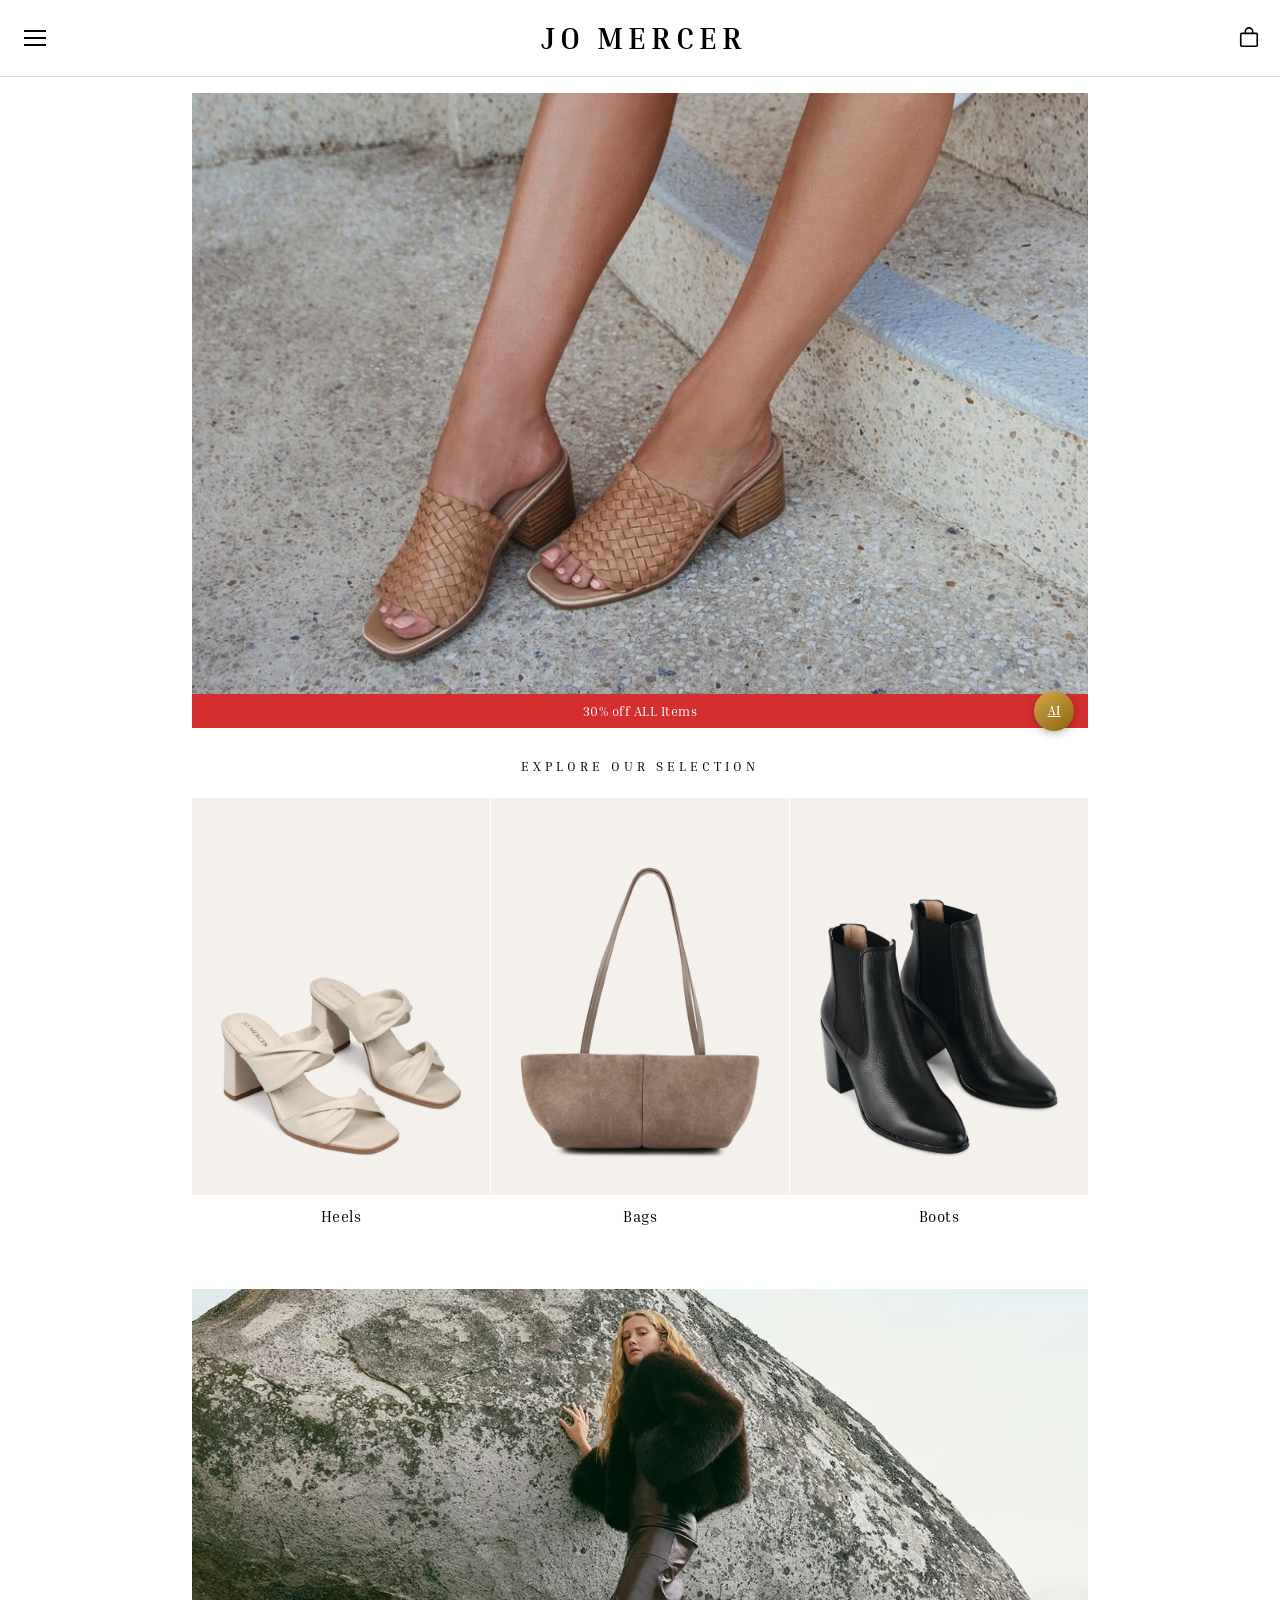
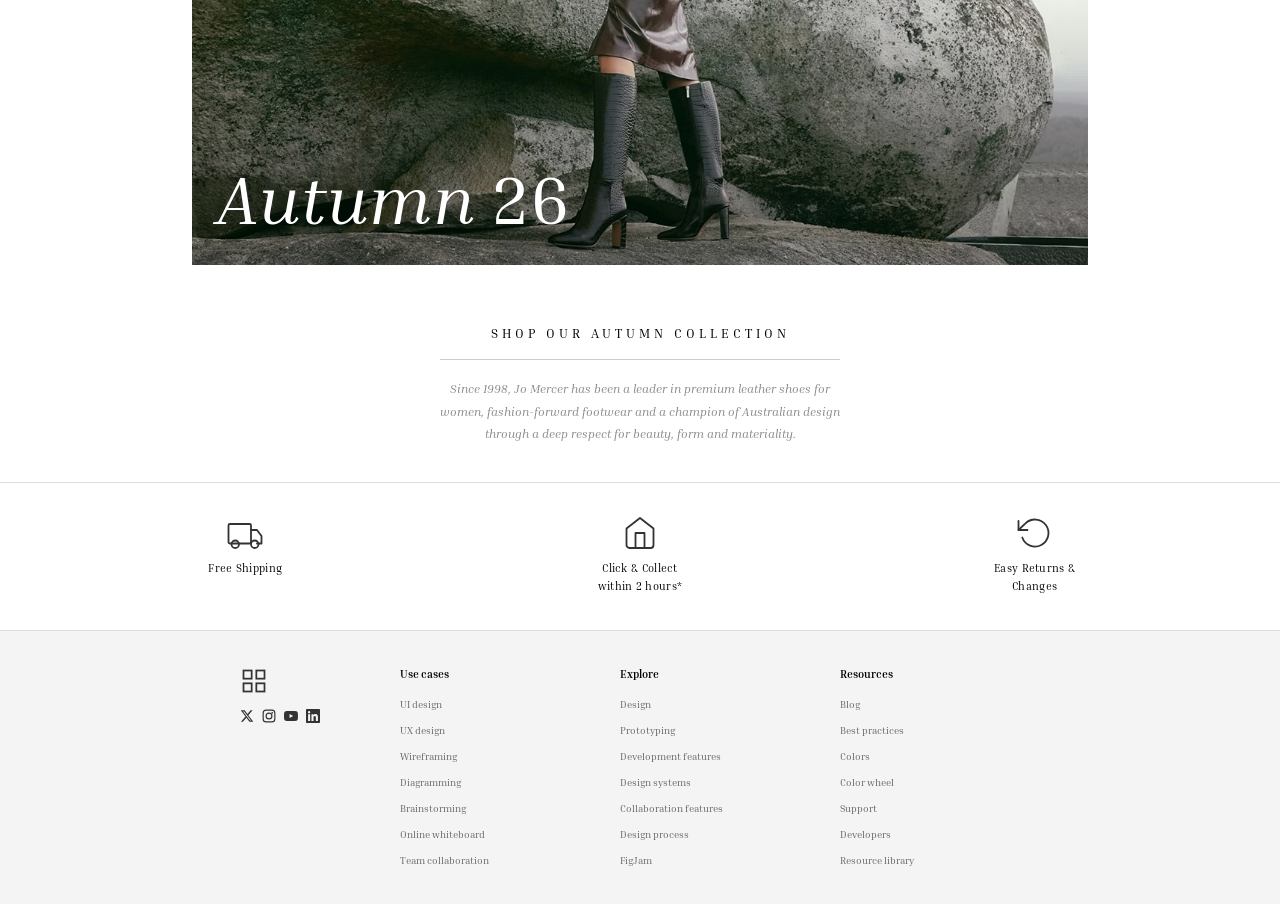
==== index.html @ d5ce5f67 "moving files into new repo" ====
<!DOCTYPE html>
<html lang="en">
<head>
  <meta charset="UTF-8">
  <meta name="viewport" content="width=device-width, initial-scale=1.0">
  <title>Jo Mercer</title>
  <link href="https://fonts.googleapis.com/css2?family=Inria+Serif:ital,wght@0,400;0,700;1,400;1,700&display=swap" rel="stylesheet">
  <link rel="stylesheet" href="style.css">
</head>
<body>

<!-- header -->
  <header>
    <button id="menuBtn">
      <svg width="22" height="16" viewBox="0 0 22 16" fill="none">
        <line y1="1" x2="22" y2="1" stroke="black" stroke-width="2"/>
        <line y1="8" x2="22" y2="8" stroke="black" stroke-width="2"/>
        <line y1="15" x2="22" y2="15" stroke="black" stroke-width="2"/>
      </svg>
    </button>
    <h1>
      <img src="images/au-flag.png" alt="" class="flag-icon" onerror="this.style.display='none'">
      JO MERCER
      <img src="images/au-flag.png" alt="" class="flag-icon" onerror="this.style.display='none'">
    </h1>
    <a href="cart.html" class="cart-link">
      <svg width="22" height="22" viewBox="0 0 24 24" fill="none" stroke="black" stroke-width="1.8" stroke-linecap="round" stroke-linejoin="round">
        <rect x="3" y="7" width="18" height="14" rx="1"/>
        <path d="M8 7V5a4 4 0 0 1 8 0v2"/>
      </svg>
    </a>
  </header>

  <!-- menu-->
  <nav id="fullMenu" class="full-menu">
    <div class="menu-inner">
      <div class="menu-search">
        <svg width="20" height="20" viewBox="0 0 24 24" fill="none" stroke="#999" stroke-width="2" stroke-linecap="round" stroke-linejoin="round">
          <circle cx="11" cy="11" r="8"/><line x1="21" y1="21" x2="16.65" y2="16.65"/>
        </svg>
        <input type="text" placeholder="" class="search-input">
      </div>
      <div class="menu-categories">
        <a href="boots.html" class="menu-cat-item">
          <div class="menu-cat-img"><img src="images/cat-boots.jpeg" alt="Boots"></div>
          <span class="menu-cat-label">BOOTS</span>
        </a>
        <a href="heels.html" class="menu-cat-item">
          <div class="menu-cat-img"><img src="images/cat-heels.jpeg" alt="Heels"></div>
          <span class="menu-cat-label">HEELS</span>
        </a>
        <a href="bags.html" class="menu-cat-item">
          <div class="menu-cat-img"><img src="images/cat-bags.jpeg" alt="Bags"></div>
          <span class="menu-cat-label">BAGS</span>
        </a>
      </div>
      <button id="closeBtn" class="menu-back">
        <svg width="20" height="20" viewBox="0 0 24 24" fill="none" stroke="#333" stroke-width="2" stroke-linecap="round" stroke-linejoin="round">
          <line x1="19" y1="12" x2="5" y2="12"/><polyline points="12 19 5 12 12 5"/>
        </svg>
      </button>
    </div>
  </nav>

  <section class="hero">
    <img src="images/hero.jpg" alt="Jo Mercer Collection">
  </section>

  <div class="sale-banner">
    <span>30% off ALL Items</span>
    <a href="ai.html" class="ai-badge">AI</a>
  </div>

  <h2 class="section-heading">Explore Our Selection</h2>

  <div class="categories">
    <a href="heels.html" class="category-card">
      <div class="category-img-wrap">
        <img src="images/cat-heels.jpeg" alt="Heels">
      </div>
      <p class="category-label">Heels</p>
    </a>
    <a href="bags.html" class="category-card">
      <div class="category-img-wrap">
        <img src="images/cat-bags.jpeg" alt="Bags">
      </div>
      <p class="category-label">Bags</p>
    </a>
    <a href="boots.html" class="category-card">
      <div class="category-img-wrap">
        <img src="images/cat-boots.jpeg" alt="Boots">
      </div>
      <p class="category-label">Boots</p>
    </a>
  </div>

  <section class="autumn-feature">
    <img src="images/autumn.jpeg" alt="Autumn 26 Collection">
    <div class="autumn-overlay">
      <span class="autumn-text"><em>Autumn</em> 26</span>
    </div>
  </section>

  <section class="description">
    <h3 class="description-heading">Shop Our Autumn Collection</h3>
    <hr class="description-rule">
    <p class="description-text">
      Since 1998, Jo Mercer has been a leader in premium leather shoes
      for women, fashion-forward footwear and a champion of Australian
      design through a deep respect for beauty, form and materiality.
    </p>
  </section>

  <section class="services">
    <div class="service-item">
      <svg class="service-icon" width="36" height="36" viewBox="0 0 24 24" fill="none" stroke="currentColor" stroke-width="1.2" stroke-linecap="round" stroke-linejoin="round">
        <rect x="1" y="6" width="15" height="13" rx="1"/><path d="M16 10h4l3 4v5h-3"/>
        <circle cx="5.5" cy="19.5" r="2.5"/><circle cx="18.5" cy="19.5" r="2.5"/>
      </svg>
      <p class="service-label">Free Shipping</p>
    </div>
    <div class="service-item">
      <svg class="service-icon" width="36" height="36" viewBox="0 0 24 24" fill="none" stroke="currentColor" stroke-width="1.2" stroke-linecap="round" stroke-linejoin="round">
        <path d="M3 9l9-7 9 7v11a2 2 0 0 1-2 2H5a2 2 0 0 1-2-2z"/>
        <polyline points="9 22 9 12 15 12 15 22"/>
      </svg>
      <p class="service-label">Click &amp; Collect<br>within 2 hours*</p>
    </div>
    <div class="service-item">
      <svg class="service-icon" width="36" height="36" viewBox="0 0 24 24" fill="none" stroke="currentColor" stroke-width="1.2" stroke-linecap="round" stroke-linejoin="round">
        <polyline points="1 4 1 10 7 10"/>
        <path d="M3.51 15a9 9 0 1 0 2.13-9.36L1 10"/>
      </svg>
      <p class="service-label">Easy Returns &amp;<br>Changes</p>
    </div>
  </section>

  <!-- foorter content-->

  <footer>
    <div class="footer-content">
      <div class="footer-col footer-brand">
        <div class="footer-logo">
          <svg width="28" height="28" viewBox="0 0 24 24" fill="none" stroke="#333" stroke-width="1.5">
            <rect x="3" y="3" width="7" height="7"/><rect x="14" y="3" width="7" height="7"/>
            <rect x="3" y="14" width="7" height="7"/><rect x="14" y="14" width="7" height="7"/>
          </svg>
        </div>
        <div class="footer-socials">
          <a href="#"><svg width="14" height="14" viewBox="0 0 24 24" fill="#333"><path d="M18.244 2.25h3.308l-7.227 8.26 8.502 11.24H16.17l-5.214-6.817L4.99 21.75H1.68l7.73-8.835L1.254 2.25H8.08l4.713 6.231zm-1.161 17.52h1.833L7.084 4.126H5.117z"/></svg></a>
          <a href="#"><svg width="14" height="14" viewBox="0 0 24 24" fill="none" stroke="#333" stroke-width="2"><rect x="2" y="2" width="20" height="20" rx="5"/><circle cx="12" cy="12" r="5"/><circle cx="17.5" cy="6.5" r="1.5" fill="#333" stroke="none"/></svg></a>
          <a href="#"><svg width="14" height="14" viewBox="0 0 24 24" fill="#333"><path d="M23.498 6.186a3.016 3.016 0 0 0-2.122-2.136C19.505 3.545 12 3.545 12 3.545s-7.505 0-9.377.505A3.017 3.017 0 0 0 .502 6.186C0 8.07 0 12 0 12s0 3.93.502 5.814a3.016 3.016 0 0 0 2.122 2.136c1.871.505 9.376.505 9.376.505s7.505 0 9.377-.505a3.015 3.015 0 0 0 2.122-2.136C24 15.93 24 12 24 12s0-3.93-.502-5.814zM9.545 15.568V8.432L15.818 12z"/></svg></a>
          <a href="#"><svg width="14" height="14" viewBox="0 0 24 24" fill="#333"><path d="M20.447 20.452h-3.554v-5.569c0-1.328-.027-3.037-1.852-3.037-1.853 0-2.136 1.445-2.136 2.939v5.667H9.351V9h3.414v1.561h.046c.477-.9 1.637-1.85 3.37-1.85 3.601 0 4.267 2.37 4.267 5.455v6.286zM5.337 7.433a2.062 2.062 0 0 1-2.063-2.065 2.064 2.064 0 1 1 2.063 2.065zm1.782 13.019H3.555V9h3.564zM22.225 0H1.771C.792 0 0 .774 0 1.729v20.542C0 23.227.792 24 1.771 24h20.451C23.2 24 24 23.227 24 22.271V1.729C24 .774 23.2 0 22.222 0z"/></svg></a>
        </div>
      </div>
      <div class="footer-col">
        <h4>Use cases</h4>
        <ul>
          <li><a href="#">UI design</a></li>
          <li><a href="#">UX design</a></li>
          <li><a href="#">Wireframing</a></li>
          <li><a href="#">Diagramming</a></li>
          <li><a href="#">Brainstorming</a></li>
          <li><a href="#">Online whiteboard</a></li>
          <li><a href="#">Team collaboration</a></li>
        </ul>
      </div>
      <div class="footer-col">
        <h4>Explore</h4>
        <ul>
          <li><a href="#">Design</a></li>
          <li><a href="#">Prototyping</a></li>
          <li><a href="#">Development features</a></li>
          <li><a href="#">Design systems</a></li>
          <li><a href="#">Collaboration features</a></li>
          <li><a href="#">Design process</a></li>
          <li><a href="#">FigJam</a></li>
        </ul>
      </div>
      <div class="footer-col">
        <h4>Resources</h4>
        <ul>
          <li><a href="#">Blog</a></li>
          <li><a href="#">Best practices</a></li>
          <li><a href="#">Colors</a></li>
          <li><a href="#">Color wheel</a></li>
          <li><a href="#">Support</a></li>
          <li><a href="#">Developers</a></li>
          <li><a href="#">Resource library</a></li>
        </ul>
      </div>
    </div>
  </footer>

  <script src="script.js"></script>
</body>
</html>
---- style.css ----
* {
  margin: 0;
  padding: 0;
  box-sizing: border-box;
}

body {
  font-family: 'Inria Serif', serif;
  background: #fff;
  color: #000;
  -webkit-font-smoothing: antialiased;
}

header {
  display: flex;
  justify-content: space-between;
  align-items: center;
  padding: 20px;
  border-bottom: 1px solid #ddd;
  background: #fff;
  position: sticky;
  top: 0;
  z-index: 1;
}

header h1 {
  font-family: 'Inria Serif', serif;
  font-size: 22px;
  font-weight: 700;
  letter-spacing: 5px;
  text-transform: uppercase;
  display: flex;
  align-items: center;
  gap: 8px;
}

.flag-icon {
  height: 14px;
  width: auto;
}

#menuBtn {
  background: none;
  border: none;
  cursor: pointer;
  padding: 4px;
  display: flex;
  align-items: center;
}

.cart-link {
  display: flex;
  align-items: center;
  text-decoration: none;
}


.full-menu {
  position: fixed;
  top: 0;
  left: 0;
  width: 100%;
  height: 100%;
  background: rgba(30, 30, 30, 0.97);
  z-index: 200;
  display: none;
  align-items: center;
  justify-content: center;
}

.full-menu.active {
  display: flex;
}

.menu-inner {
  background: #fff;
  border-radius: 12px;
  width: 90%;
  max-width: 500px;
  padding: 40px 28px 36px;
  display: flex;
  flex-direction: column;
  align-items: center;
  gap: 36px;
}

.menu-search {
  display: flex;
  align-items: center;
  gap: 12px;
  border: 1.5px solid #333;
  border-radius: 30px;
  padding: 12px 20px;
  width: 100%;
  max-width: 340px;
}

.search-input {
  border: none;
  outline: none;
  font-family: 'Inria Serif', serif;
  font-size: 14px;
  width: 100%;
  background: transparent;
}

.menu-categories {
  display: flex;
  justify-content: center;
  gap: 24px;
}

.menu-cat-item {
  text-decoration: none;
  color: #000;
  display: flex;
  flex-direction: column;
  align-items: center;
  gap: 0;
  position: relative;
}

.menu-cat-img {
  width: 120px;
  height: 120px;
  border-radius: 50%;
  overflow: hidden;
}

.menu-cat-img img {
  width: 100%;
  height: 100%;
  object-fit: cover;
  display: block;
}

.menu-cat-label {
  font-family: 'Inria Serif', serif;
  font-size: 14px;
  font-weight: 700;
  letter-spacing: 3px;
  text-transform: uppercase;
  position: absolute;
  top: 50%;
  left: 50%;
  transform: translate(-50%, -50%);
  color: #000;
  text-shadow: 0 1px 4px rgba(255,255,255,0.7);
}

.menu-back {
  background: none;
  border: none;
  cursor: pointer;
  padding: 8px;
  display: flex;
  align-items: center;
  justify-content: center;
}

.hero {
  width: 100%;
  line-height: 0;
  padding: 16px 16px 0;
}

.hero img {
  width: 100%;
  height: auto;
  display: block;
}

.sale-banner {
  background: #d32f2f;
  color: #fff;
  text-align: center;
  padding: 9px 16px;
  font-size: 13px;
  font-family: 'Inria Serif', serif;
  letter-spacing: 0.5px;
  position: relative;
}

.ai-badge {
  position: absolute;
  right: 14px;
  top: 50%;
  transform: translateY(-50%);
  width: 40px;
  height: 40px;
  border-radius: 50%;
  background: linear-gradient(145deg, #d4a84b, #8a6510);
  color: #fff;
  font-size: 12px;
  font-weight: 700;
  display: inline-flex;
  align-items: center;
  justify-content: center;
  letter-spacing: 0.5px;
  box-shadow: 0 2px 8px rgba(0,0,0,0.3);
  cursor: pointer;
}

.section-heading {
  text-align: center;
  padding: 30px 16px 24px;
  letter-spacing: 4px;
  text-transform: uppercase;
  font-size: 13px;
  font-weight: 400;
  font-family: 'Inria Serif', serif;
}

.categories {
  display: flex;
  justify-content: center;
  gap: 14px;
  padding: 0 20px 40px;
}

.category-card {
  text-align: center;
  flex: 1;
  max-width: 150px;
  text-decoration: none;
  color: #000;
}

.category-img-wrap {
  width: 100%;
  aspect-ratio: 3 / 4;
  overflow: hidden;
}

.category-img-wrap img {
  width: 100%;
  height: 100%;
  object-fit: cover;
  display: block;
}

.category-label {
  margin-top: 12px;
  font-size: 15px;
  font-family: 'Inria Serif', serif;
  letter-spacing: 0.5px;
}

.autumn-feature {
  position: relative;
  width: 100%;
  line-height: 0;
  padding: 16px;
}

.autumn-feature img {
  width: 100%;
  height: auto;
  display: block;
}

.autumn-overlay {
  position: absolute;
  bottom: 16px;
  left: 16px;
  right: 16px;
  top: 16px;
  display: flex;
  align-items: flex-end;
  padding: 32px 24px;
  background: linear-gradient(
    to top,
    rgba(0, 0, 0, 0.32) 0%,
    rgba(0, 0, 0, 0) 50%
  );
  pointer-events: none;
}

.autumn-text {
  font-family: 'Inria Serif', serif;
  font-size: 48px;
  font-weight: 400;
  color: #fff;
  letter-spacing: 1px;
  text-shadow: 0 2px 20px rgba(0,0,0,0.3);
  line-height: 1;
}

.autumn-text em {
  font-style: italic;
}


.description {
  text-align: center;
  padding: 36px 28px 30px;
}

.description-heading {
  font-family: 'Inria Serif', serif;
  font-size: 12px;
  font-weight: 400;
  letter-spacing: 4px;
  text-transform: uppercase;
  margin-bottom: 18px;
  color: #000;
}

.description-rule {
  border: none;
  border-top: 1px solid #ccc;
  width: 100%;
  max-width: 400px;
  margin: 0 auto 18px;
}

.description-text {
  font-family: 'Inria Serif', serif;
  font-size: 11px;
  line-height: 1.9;
  color: #888;
  font-style: italic;
  max-width: 400px;
  margin: 0 auto;
}

.services {
  display: flex;
  justify-content: space-around;
  align-items: flex-start;
  padding: 28px 12px 30px;
  border-top: 1px solid #ddd;
}

.service-item {
  text-align: center;
  flex: 1;
  display: flex;
  flex-direction: column;
  align-items: center;
  gap: 8px;
}

.service-icon {
  color: #333;
}

.service-label {
  font-family: 'Inria Serif', serif;
  font-size: 10px;
  letter-spacing: 0.3px;
  line-height: 1.6;
  color: #000;
}


footer {
  background: #f4f4f4;
  padding: 36px 24px 30px;
  border-top: 1px solid #ddd;
}

.footer-content {
  display: grid;
  grid-template-columns: 0.7fr 1fr 1fr 1fr;
  gap: 12px;
  max-width: 520px;
  margin: 0 auto;
}

.footer-brand {
  display: flex;
  flex-direction: column;
  gap: 14px;
}

.footer-logo {
  line-height: 0;
}

.footer-socials {
  display: flex;
  gap: 8px;
  align-items: center;
}

.footer-socials a {
  display: flex;
  align-items: center;
  line-height: 0;
}

.footer-col h4 {
  font-family: 'Inria Serif', serif;
  font-size: 10px;
  font-weight: 700;
  margin-bottom: 12px;
  color: #000;
}

.footer-col ul {
  list-style: none;
}

.footer-col ul li {
  margin-bottom: 6px;
}

.footer-col ul li a {
  font-family: 'Inria Serif', serif;
  font-size: 9px;
  color: #666;
  text-decoration: none;
}

.footer-col ul li a:hover {
  color: #000;
}


.page-title {
  text-align: center;
  padding: 24px 16px 20px;
  letter-spacing: 4px;
  text-transform: uppercase;
  font-size: 13px;
  font-weight: 400;
  font-family: 'Inria Serif', serif;
}


.product-grid {
  display: grid;
  grid-template-columns: repeat(4, 1fr);
  gap: 12px 10px;
  padding: 0 14px 20px;
}

.product-card {
  text-align: center;
}

.product-img-wrap {
  width: 100%;
  aspect-ratio: 3 / 4;
  overflow: hidden;
  background: #f5f0ea;
}

.product-img-wrap img {
  width: 100%;
  height: 100%;
  object-fit: cover;
  display: block;
}

.product-name {
  font-family: 'Inria Serif', serif;
  font-size: 7px;
  letter-spacing: 0.5px;
  text-transform: uppercase;
  margin-top: 6px;
  line-height: 1.4;
  color: #000;
}

.product-price {
  font-family: 'Inria Serif', serif;
  font-size: 8px;
  color: #555;
  margin-top: 3px;
}


.feature-image {
  width: 100%;
  line-height: 0;
}

.feature-image img {
  width: 100%;
  height: auto;
  display: block;
}

.product-description {
  padding: 32px 24px;
  text-align: center;
  font-family: 'Inria Serif', serif;
  font-size: 11px;
  line-height: 1.8;
  color: #444;
}

.product-description p {
  margin-bottom: 10px;
}

.product-description strong {
  color: #000;
}

.product-description .desc-subhead {
  margin-top: 16px;
  margin-bottom: 8px;
}

.product-description ul {
  list-style: none;
  padding: 0;
}

.product-description ul li {
  margin-bottom: 4px;
  font-size: 11px;
}

.product-description ul li::before {
  content: "• ";
  color: #000;
}

@media (min-width: 768px) {
  header h1 {
    font-size: 30px;
  }

  .categories {
    gap: 1px;
    padding: 0 15% 48px;
  }

  .product-name {
    font-size: 9px;
  }

  .category-card {
    max-width: none;
    flex: 1;
  }

  .description {
    padding: 44px 40px 36px;
  }

  .description-heading {
    font-size: 13px;
  }

  .description-text {
    font-size: 12px;
  }

  .services {
    padding: 32px 48px 36px;
  }

  .sale-banner {
    margin: 0 15%;
  }

  .footer-col ul li a {
    font-size: 10px;
  }

  .service-label {
    font-size: 11px;
  }

  .footer-content {
    max-width: 800px;
    gap: 20px;
  }

  .footer-col h4 {
    font-size: 11px;
  }

  .product-price {
    font-size: 9px;
  }

  .menu-cat-img {
    width: 150px;
    height: 150px;
  }

  .menu-cat-label {
    font-size: 16px;
  }

  .hero {
    padding: 16px 15% 0;
  }
  
  .autumn-feature {
    padding: 16px 15%;
  }
  
  .autumn-overlay {
    bottom: 16px;
    left: 15%;
    right: 15%;
    top: 16px;
  }

  .autumn-text {
    font-size: 68px;
  }

  .category-img-wrap {
    aspect-ratio: 3/4;
  }
}
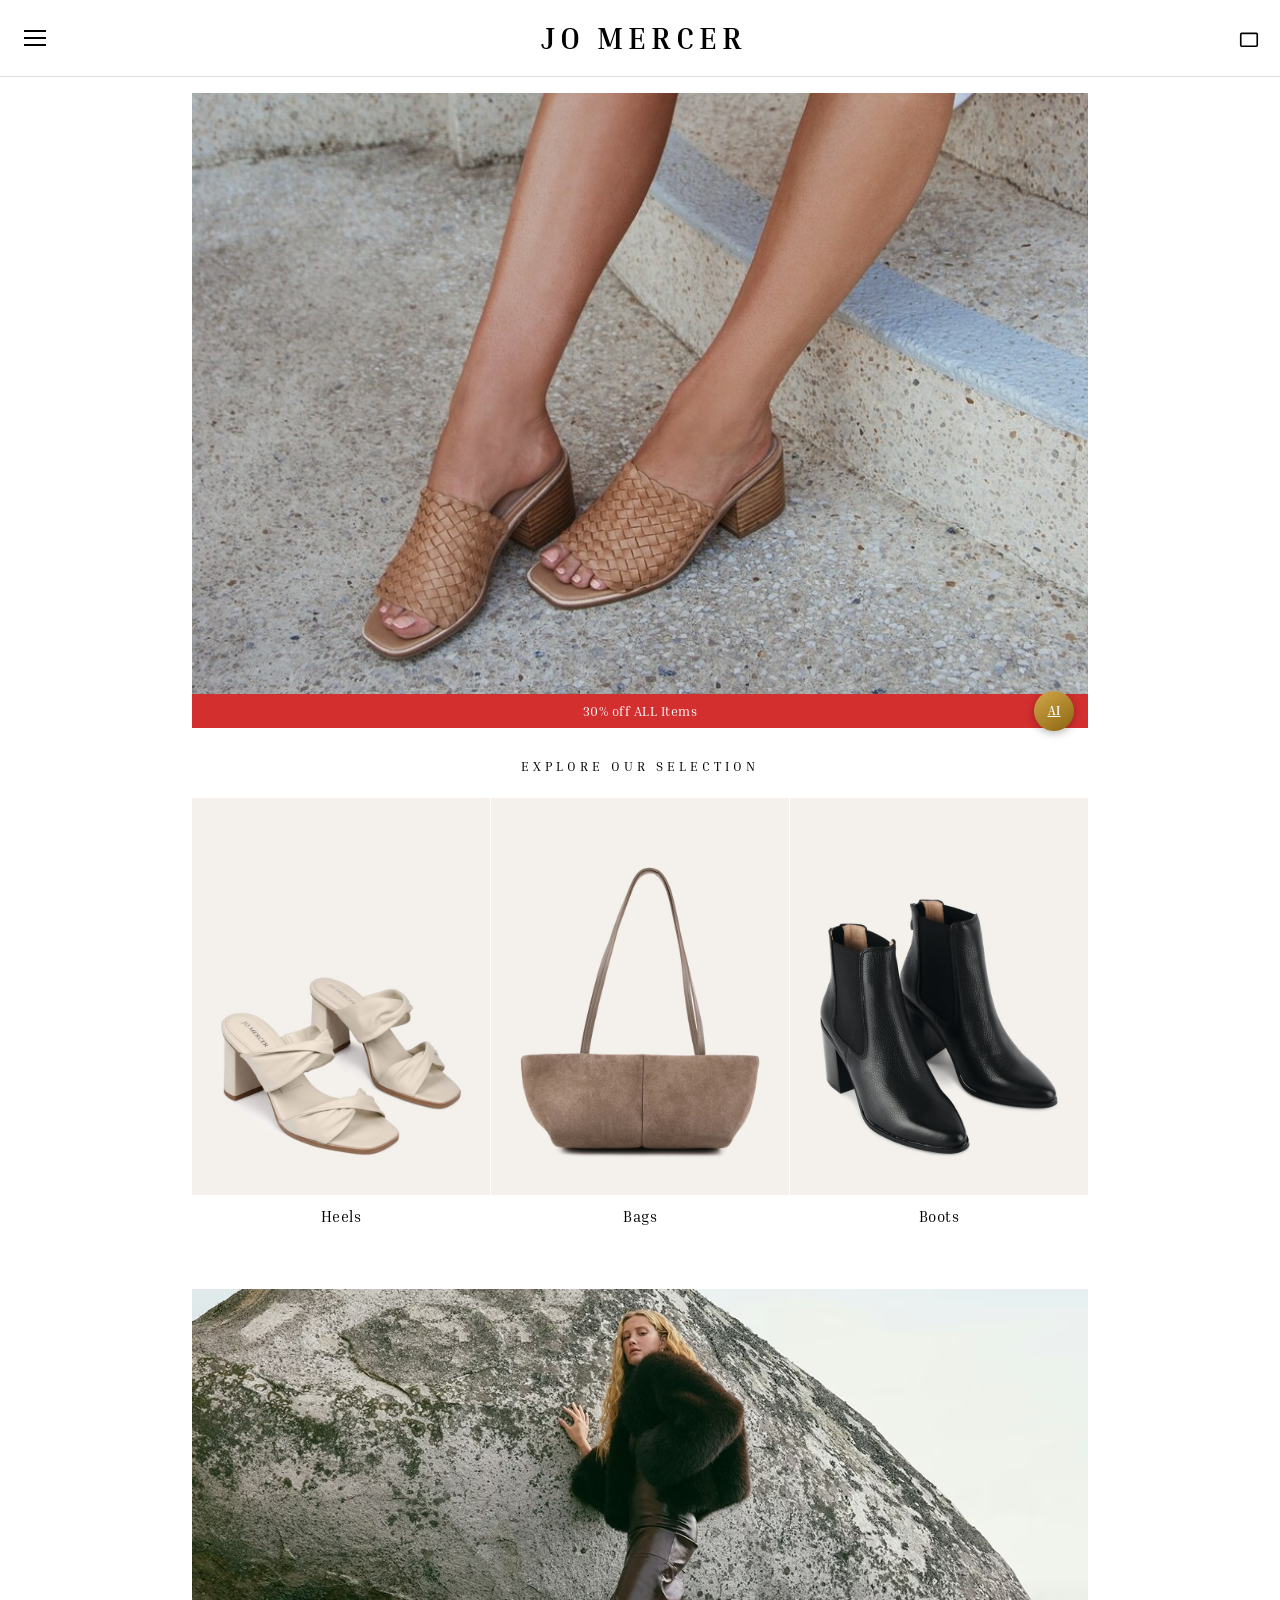
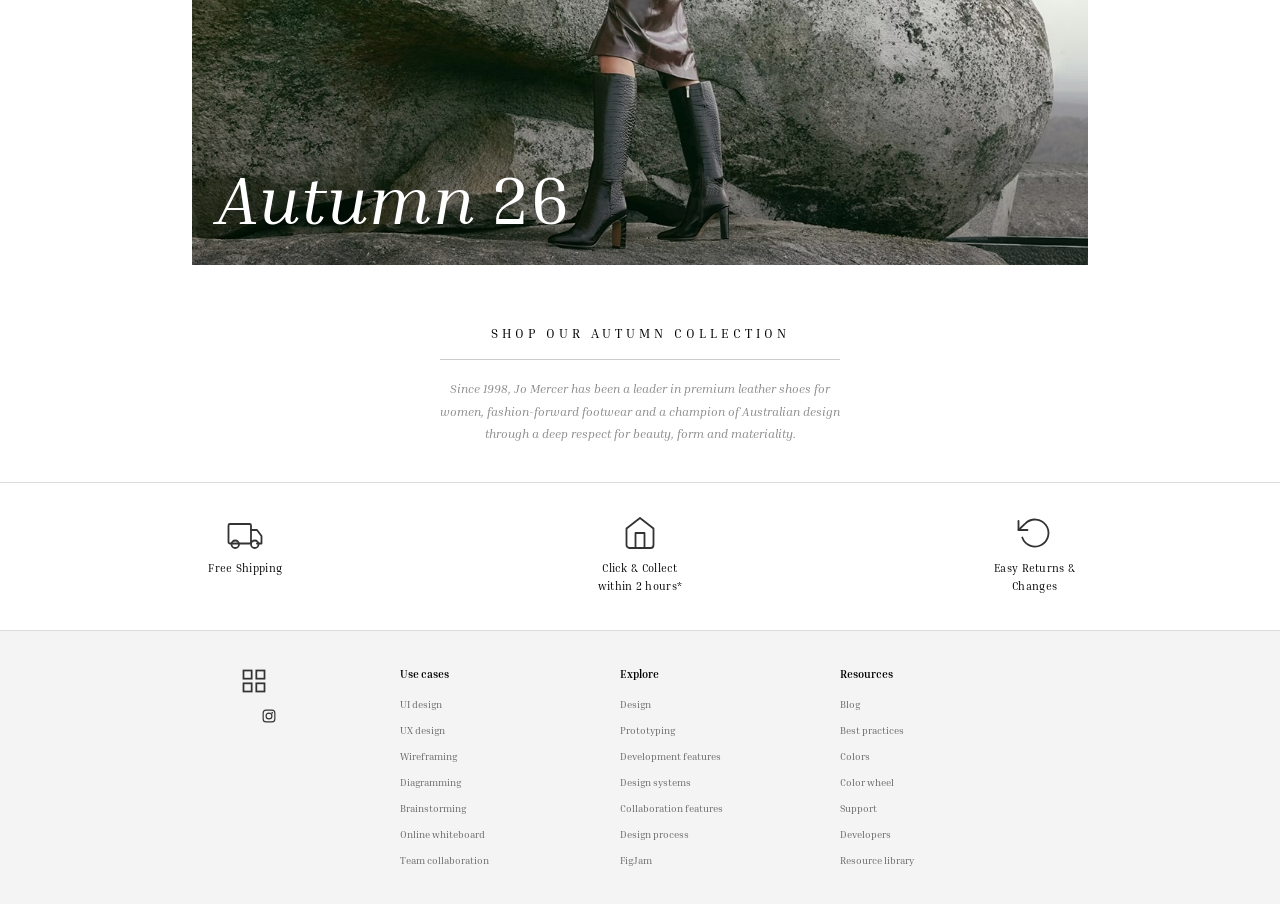
==== commit f8ae6d1d: "added gallery divs to boots, heels and bags page - also added corresponding css + hover effect(with " ====
--- a/index.html
+++ b/index.html
@@ -26,7 +26,6 @@
     <a href="cart.html" class="cart-link">
       <svg width="22" height="22" viewBox="0 0 24 24" fill="none" stroke="black" stroke-width="1.8" stroke-linecap="round" stroke-linejoin="round">
         <rect x="3" y="7" width="18" height="14" rx="1"/>
-        <path d="M8 7V5a4 4 0 0 1 8 0v2"/>
       </svg>
     </a>
   </header>
@@ -68,7 +67,7 @@
 
   <div class="sale-banner">
     <span>30% off ALL Items</span>
-    <a href="ai.html" class="ai-badge">AI</a>
+    <a href="aitool.html" class="ai-badge">AI</a>
   </div>
 
   <h2 class="section-heading">Explore Our Selection</h2>
@@ -147,10 +146,10 @@
           </svg>
         </div>
         <div class="footer-socials">
-          <a href="#"><svg width="14" height="14" viewBox="0 0 24 24" fill="#333"><path d="M18.244 2.25h3.308l-7.227 8.26 8.502 11.24H16.17l-5.214-6.817L4.99 21.75H1.68l7.73-8.835L1.254 2.25H8.08l4.713 6.231zm-1.161 17.52h1.833L7.084 4.126H5.117z"/></svg></a>
+          <a href="#"><svg width="14" height="14" viewBox="0 0 24 24" fill="#333"></svg></a>
           <a href="#"><svg width="14" height="14" viewBox="0 0 24 24" fill="none" stroke="#333" stroke-width="2"><rect x="2" y="2" width="20" height="20" rx="5"/><circle cx="12" cy="12" r="5"/><circle cx="17.5" cy="6.5" r="1.5" fill="#333" stroke="none"/></svg></a>
-          <a href="#"><svg width="14" height="14" viewBox="0 0 24 24" fill="#333"><path d="M23.498 6.186a3.016 3.016 0 0 0-2.122-2.136C19.505 3.545 12 3.545 12 3.545s-7.505 0-9.377.505A3.017 3.017 0 0 0 .502 6.186C0 8.07 0 12 0 12s0 3.93.502 5.814a3.016 3.016 0 0 0 2.122 2.136c1.871.505 9.376.505 9.376.505s7.505 0 9.377-.505a3.015 3.015 0 0 0 2.122-2.136C24 15.93 24 12 24 12s0-3.93-.502-5.814zM9.545 15.568V8.432L15.818 12z"/></svg></a>
-          <a href="#"><svg width="14" height="14" viewBox="0 0 24 24" fill="#333"><path d="M20.447 20.452h-3.554v-5.569c0-1.328-.027-3.037-1.852-3.037-1.853 0-2.136 1.445-2.136 2.939v5.667H9.351V9h3.414v1.561h.046c.477-.9 1.637-1.85 3.37-1.85 3.601 0 4.267 2.37 4.267 5.455v6.286zM5.337 7.433a2.062 2.062 0 0 1-2.063-2.065 2.064 2.064 0 1 1 2.063 2.065zm1.782 13.019H3.555V9h3.564zM22.225 0H1.771C.792 0 0 .774 0 1.729v20.542C0 23.227.792 24 1.771 24h20.451C23.2 24 24 23.227 24 22.271V1.729C24 .774 23.2 0 22.222 0z"/></svg></a>
+          <a href="#"><svg width="14" height="14" viewBox="0 0 24 24" fill="#333"></svg></a>
+          <a href="#"><svg width="14" height="14" viewBox="0 0 24 24" fill="#333"></svg></a>
         </div>
       </div>
       <div class="footer-col">
--- a/style.css
+++ b/style.css
@@ -237,6 +237,11 @@
   height: 100%;
   object-fit: cover;
   display: block;
+  transition: transform 0.3s ease-in-out;
+}
+
+.category-img-wrap img:hover {
+  transform: scale(1.05);
 }
 
 .category-label {
@@ -413,10 +418,16 @@
   text-decoration: none;
 }
 
-.footer-col ul li a:hover {
-  color: #000;
-}
-
+h1.page-title {
+  text-align: center;
+  padding: 24px 16px 20px;
+  letter-spacing: 4px;
+  text-transform: uppercase;
+  font-size: 20px;
+  font-weight: 400;
+  font-family: 'Inria Serif', serif;
+  opacity: 0.5;
+}
 
 .page-title {
   text-align: center;
@@ -471,7 +482,6 @@
   margin-top: 3px;
 }
 
-
 .feature-image {
   width: 100%;
   line-height: 0;
@@ -518,6 +528,41 @@
 .product-description ul li::before {
   content: "• ";
   color: #000;
+}
+
+div.gallery {
+  display: flex;
+  flex-wrap: wrap;
+  justify-content: center;
+}
+
+div.gallery-item {
+  margin: 5px;
+  border: 1px solid rgb(255, 255, 255);
+  width: 300px;
+  align-items: center;
+  overflow: hidden;
+  padding-top: 10;
+}
+
+div.gallery-item:hover {
+  border: 1px solid rgb(255, 242, 159);
+}
+
+div.gallery-item img {
+  width: 100%;
+  height: auto;
+  border-radius: 10%;
+}
+
+div.gallery-item div.desc {
+  padding: 15px;
+}
+
+div.gallery-item div.price {
+  padding-left: 15px;
+  padding-top: 0px;
+  color: rgb(203, 147, 15);
 }
 
 @media (min-width: 768px) {
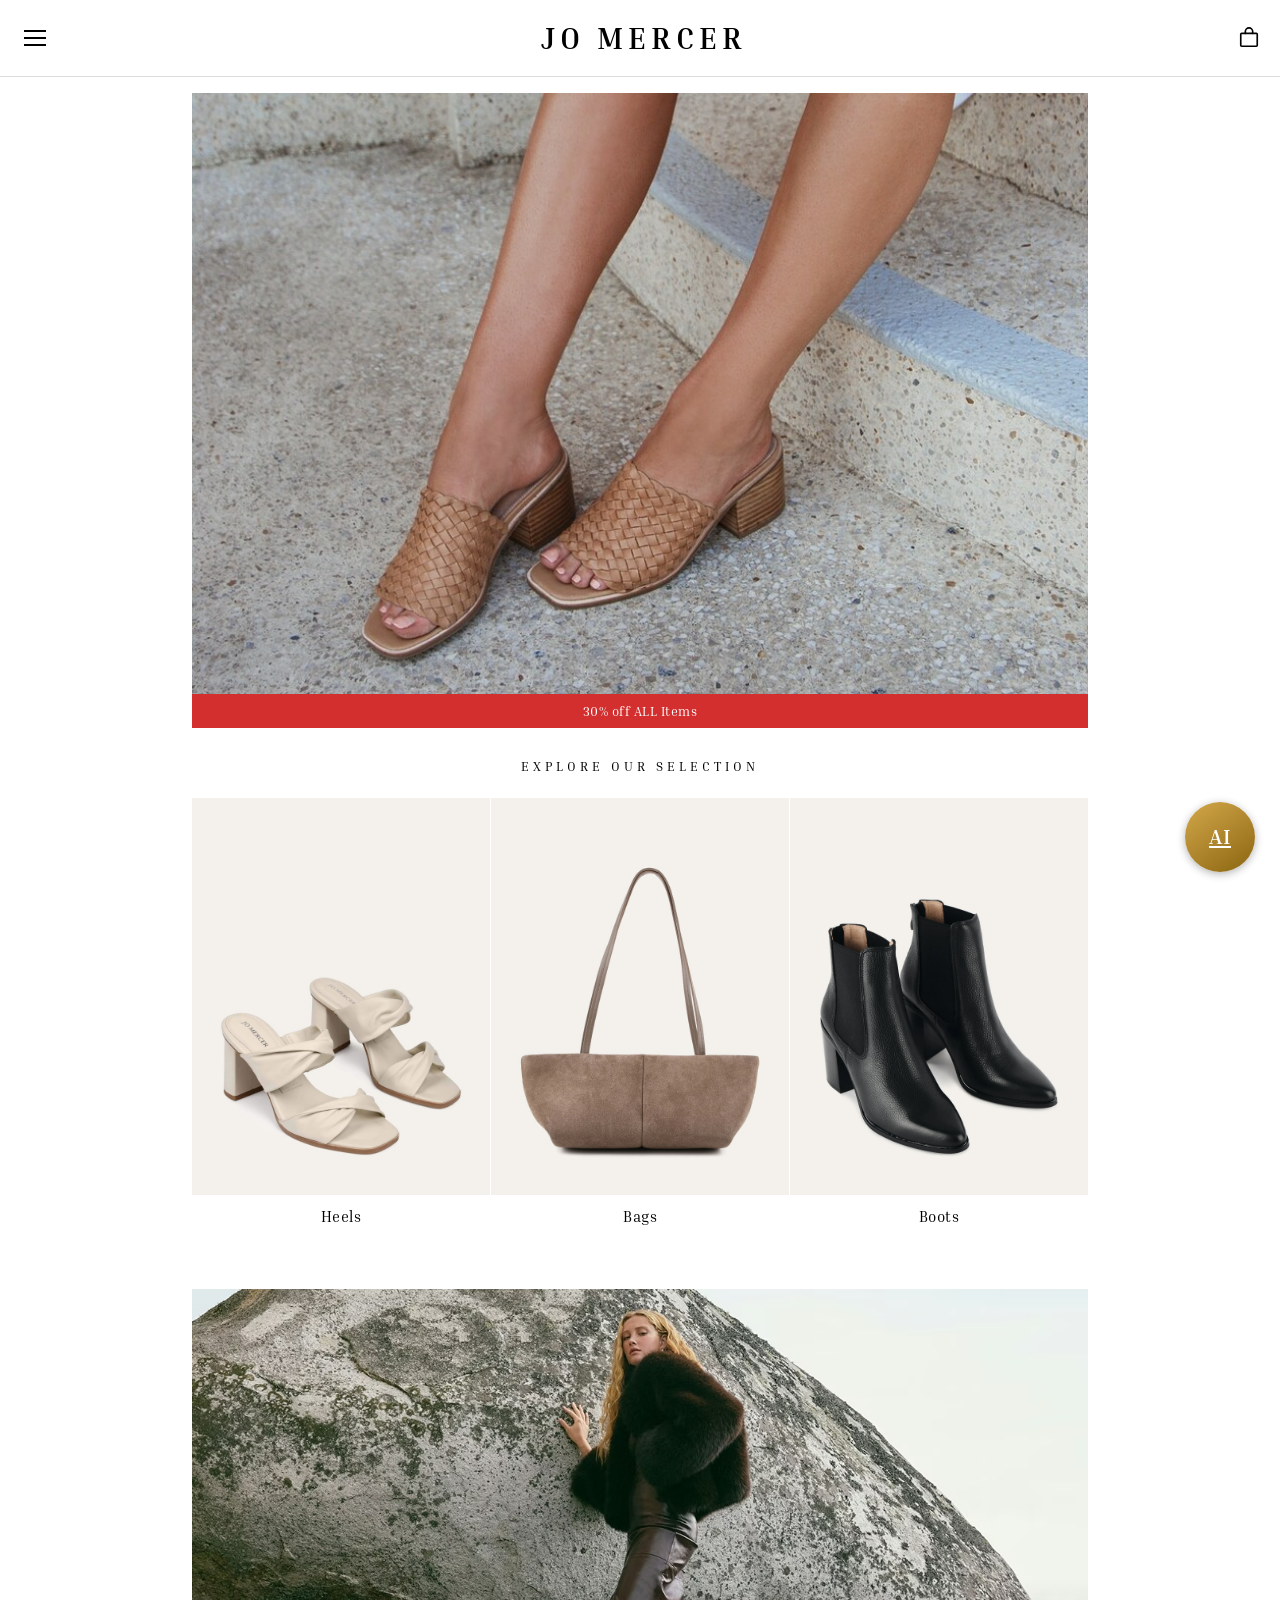
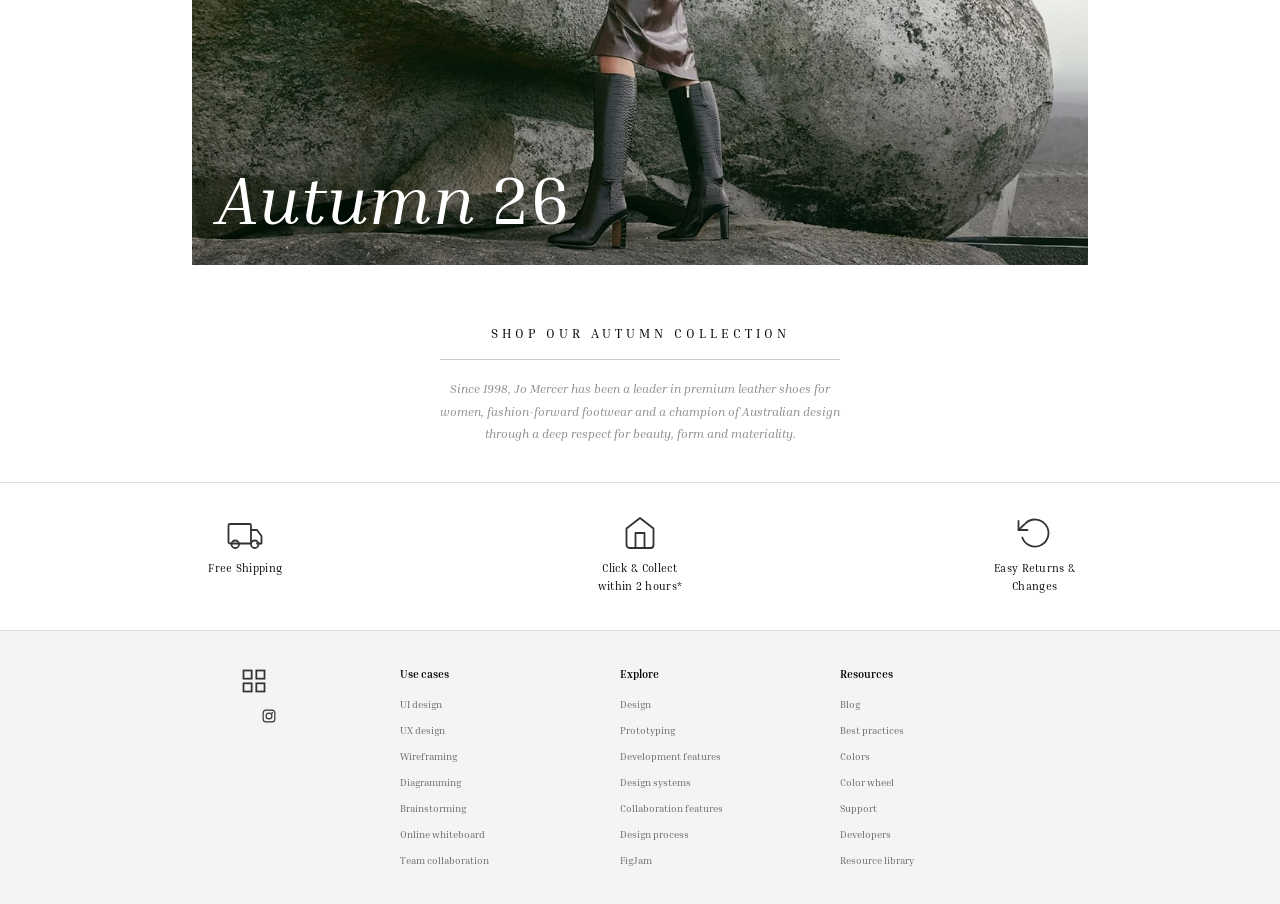
==== commit 9fe8dbf0: "adding confirmation static page and fixing path links between cart, payment and confirm. also fixed " ====
--- a/index.html
+++ b/index.html
@@ -26,6 +26,7 @@
     <a href="cart.html" class="cart-link">
       <svg width="22" height="22" viewBox="0 0 24 24" fill="none" stroke="black" stroke-width="1.8" stroke-linecap="round" stroke-linejoin="round">
         <rect x="3" y="7" width="18" height="14" rx="1"/>
+        <path d="M8 7V5a4 4 0 0 1 8 0v2"/>
       </svg>
     </a>
   </header>
--- a/style.css
+++ b/style.css
@@ -182,16 +182,16 @@
 }
 
 .ai-badge {
-  position: absolute;
-  right: 14px;
-  top: 50%;
+  position: fixed;
+  right: 25px;
+  top: 93%;
   transform: translateY(-50%);
-  width: 40px;
-  height: 40px;
+  width: 70px;
+  height: 70px;
   border-radius: 50%;
   background: linear-gradient(145deg, #d4a84b, #8a6510);
   color: #fff;
-  font-size: 12px;
+  font-size: 21px;
   font-weight: 700;
   display: inline-flex;
   align-items: center;
@@ -536,23 +536,49 @@
   justify-content: center;
 }
 
-div.gallery-item {
+header h1 a {
+  color: inherit;
+  text-decoration: none;
+  display: flex;
+  align-items: center;
+  gap: 8px;
+}
+
+div.gallery-item, a.gallery-item {
   margin: 5px;
   border: 1px solid rgb(255, 255, 255);
   width: 300px;
   align-items: center;
   overflow: hidden;
   padding-top: 10;
-}
+  text-decoration: none;
+  color: inherit;
+  display:block;
+}
+
+
+.feature-image {
+  margin-top: 100px;
+  margin-bottom: 50px;
+}
+
+.product-description {
+  font-size: 14px;
+  margin-bottom: 50px;
+}
+
 
 div.gallery-item:hover {
   border: 1px solid rgb(255, 242, 159);
 }
 
-div.gallery-item img {
-  width: 100%;
-  height: auto;
+div.gallery-item img,
+a.gallery-item img {
+  width: 100%;
+  height: 350px;
+  object-fit: cover;
   border-radius: 10%;
+  display: block;
 }
 
 div.gallery-item div.desc {
@@ -563,6 +589,190 @@
   padding-left: 15px;
   padding-top: 0px;
   color: rgb(203, 147, 15);
+}
+
+
+Copy
+
+.ai-page {
+  background: #2a2a2a;
+  min-height: 100vh;
+  padding: 20px;
+}
+ 
+.ai-page-label {
+  font-family: 'Inria Serif', serif;
+  font-size: 14px;
+  color: #888;
+  margin-bottom: 16px;
+}
+ 
+.ai-card {
+  background: #fff;
+  border-radius: 4px;
+  padding: 32px 40px 40px;
+  max-width: 900px;
+  margin: 0 auto;
+}
+ 
+.ai-card-header {
+  display: flex;
+  align-items: center;
+  margin-bottom: 28px;
+  position: relative;
+}
+ 
+.ai-return {
+  font-family: 'Inria Serif', serif;
+  font-size: 14px;
+  color: #000;
+  text-decoration: underline;
+}
+ 
+.ai-title {
+  font-family: 'Inria Serif', serif;
+  font-size: 24px;
+  font-weight: 700;
+  letter-spacing: 4px;
+  text-align: center;
+  flex: 1;
+}
+ 
+.ai-chat-area {
+  background: #f5f0e8;
+  border-radius: 20px;
+  padding: 32px 24px 24px;
+  display: flex;
+  flex-direction: column;
+  min-height: 500px;
+}
+ 
+.ai-messages {
+  flex: 1;
+  display: flex;
+  flex-direction: column;
+  gap: 20px;
+  overflow-y: auto;
+  margin-bottom: 24px;
+}
+ 
+.ai-msg {
+  display: flex;
+  align-items: flex-start;
+  gap: 12px;
+  max-width: 85%;
+}
+ 
+.ai-msg.bot {
+  align-self: flex-start;
+}
+ 
+.ai-msg.user {
+  align-self: flex-end;
+  flex-direction: row-reverse;
+}
+ 
+.ai-avatar {
+  width: 36px;
+  height: 36px;
+  border-radius: 50%;
+  flex-shrink: 0;
+}
+ 
+.bot-avatar {
+  background: linear-gradient(145deg, #d4a84b, #8a6510);
+}
+ 
+.user-avatar {
+  background: #999;
+}
+ 
+.ai-msg-text {
+  font-family: 'Inria Serif', serif;
+  font-size: 13px;
+  line-height: 1.6;
+  color: #333;
+  padding: 10px 16px;
+  border: 1px solid #ddd;
+  border-radius: 6px;
+  background: rgba(255, 255, 255, 0.4);
+}
+ 
+.ai-msg.bot .ai-msg-text {
+  background: rgba(200, 185, 155, 0.25);
+  border-color: rgba(200, 185, 155, 0.4);
+}
+ 
+.ai-input-area {
+  margin-top: auto;
+}
+ 
+.ai-input-box {
+  background: #fff;
+  border-radius: 12px;
+  padding: 12px 16px;
+  border: 1px solid #ddd;
+}
+ 
+.ai-input-box input {
+  width: 100%;
+  border: none;
+  outline: none;
+  font-family: 'Inria Serif', serif;
+  font-size: 13px;
+  background: transparent;
+  color: #333;
+  margin-bottom: 8px;
+}
+ 
+.ai-input-box input::placeholder {
+  color: #aaa;
+}
+ 
+.ai-input-bottom {
+  display: flex;
+  justify-content: space-between;
+  align-items: center;
+}
+ 
+.ai-input-icons {
+  display: flex;
+  gap: 12px;
+}
+ 
+.ai-icon-btn {
+  background: none;
+  border: none;
+  cursor: pointer;
+  padding: 2px;
+  display: flex;
+  align-items: center;
+}
+ 
+.ai-send-btn {
+  width: 30px;
+  height: 30px;
+  border-radius: 50%;
+  border: 1px solid #ccc;
+  background: #fff;
+  color: #555;
+  cursor: pointer;
+  display: flex;
+  align-items: center;
+  justify-content: center;
+}
+ 
+.ai-send-btn:hover {
+  background: #f0f0f0;
+}
+
+.pdp-images {
+  flex: 1;
+}
+
+.pdp-info {
+  flex: 1;
+  max-width: 400px;
 }
 
 @media (min-width: 768px) {
@@ -656,4 +866,484 @@
   .category-img-wrap {
     aspect-ratio: 3/4;
   }
+
+  .ai-card {
+    padding: 20px 16px 24px;
+  }
+
+  .ai-title {
+    font-size: 16px;
+    letter-spacing: 2px;
+  }
+
+  .ai-chat-area {
+    min-height: 400px;
+    padding: 24px 16px 16px;
+  }
+
+  .pdp {
+    display: flex;
+    flex-direction: row;
+    padding: 24px 20px;
+    gap: 28px;
+    border-left: 0px solid #ddd;
+    border-right: 0px solid #ddd;
+    max-width: 1200px;
+    margin: 0 auto;
+    }
+
+  .pdp-images {
+    flex: 1;
+  }
+
+  .pdp-info {
+    flex: 1;
+    max-width: 400px;
+  }
+
+  
+}
+
+a.product-card {
+  text-decoration: none;
+  color: inherit;
+  display: block;
+}
+
+.pdp {
+  display: flex;
+  flex-direction: row;
+  padding: 24px 20px;
+  gap: 28px;
+}
+
+.pdp-img-grid {
+  display: grid;
+  grid-template-columns: 1fr 1fr;
+  gap: 8px;
+  max-width: 600px;
+}
+
+.pdp-img-cell {
+  background: #f5f0e8;
+  border-radius: 6px;
+  overflow: hidden;
+  aspect-ratio: 3 / 4;
+}
+
+.pdp-img-cell img {
+  width: 100%;
+  height: 100%;
+  object-fit: cover;
+  display: block;
+}
+
+.pdp-name {
+  font-family: 'Inria Serif', serif;
+  font-size: 18px;
+  font-weight: 700;
+  letter-spacing: 2px;
+  line-height: 1.4;
+}
+
+.pdp-price {
+  font-family: 'Inria Serif', serif;
+  font-size: 22px;
+  font-style: italic;
+  color: #5a3e0a;
+  margin-top: 8px;
+}
+
+.pdp-colors {
+  display: flex;
+  gap: 10px;
+  margin-top: 16px;
+}
+
+.color-dot {
+  width: 24px;
+  height: 24px;
+  border-radius: 50%;
+  cursor: pointer;
+}
+
+.pdp-sizes {
+  display: flex;
+  gap: 8px;
+  margin-top: 20px;
+}
+
+.size-btn {
+  width: 44px;
+  height: 40px;
+  border: 1px solid #ccc;
+  border-radius: 4px;
+  background: #fff;
+  font-family: 'Inria Serif', serif;
+  font-size: 12px;
+  cursor: pointer;
+}
+
+.size-btn.selected {
+  border-color: #333;
+  background: #fafafa;
+}
+
+.pdp-add-cart {
+  width: 100%;
+  padding: 14px;
+  background: #2c2c2c;
+  color: #fff;
+  border: none;
+  font-family: 'Inria Serif', serif;
+  font-size: 12px;
+  letter-spacing: 3px;
+  cursor: pointer;
+  margin-top: 20px;
+}
+
+.pdp-accordions {
+  margin-top: 20px;
+}
+
+.pdp-accordion {
+  border-top: 1px solid #ddd;
+}
+
+.accordion-toggle {
+  width: 100%;
+  display: flex;
+  justify-content: space-between;
+  align-items: center;
+  padding: 14px 0;
+  background: none;
+  border: none;
+  font-family: 'Inria Serif', serif;
+  font-size: 11px;
+  letter-spacing: 2px;
+  cursor: pointer;
+  color: #333;
+}
+
+.accordion-arrow {
+  font-size: 14px;
+}
+
+.accordion-content {
+  display: none;
+  padding: 0 0 14px;
+  font-family: 'Inria Serif', serif;
+  font-size: 11px;
+  line-height: 1.7;
+  color: #666;
+}
+
+.accordion-content.open {
+  display: block;
+}
+
+.pdp-review-btn {
+  width: 100%;
+  padding: 14px;
+  background: #3d3020;
+  color: #fff;
+  border: none;
+  border-radius: 24px;
+  font-family: 'Inria Serif', serif;
+  font-size: 11px;
+  letter-spacing: 3px;
+  cursor: pointer;
+  margin-top: 20px;
+}
+
+.pdp-shop-link {
+  display: block;
+  text-align: center;
+  margin-top: 20px;
+  font-family: 'Inria Serif', serif;
+  font-size: 11px;
+  letter-spacing: 2px;
+  color: #333;
+  text-decoration: none;
+}
+
+
+/* Cart page */
+.cart-page {
+  max-width: 900px;
+  margin: 0 auto;
+  padding: 20px 24px 60px;
+}
+
+.cart-header-row {
+  display: grid;
+  grid-template-columns: 2fr 1fr 1fr 40px;
+  gap: 16px;
+  padding: 16px 0;
+  border-bottom: 1px solid #ddd;
+  align-items: center;
+}
+
+.cart-col-label {
+  font-family: 'Inria Serif', serif;
+  font-size: 10px;
+  letter-spacing: 3px;
+  color: #999;
+}
+
+.cart-row {
+  display: grid;
+  grid-template-columns: 2fr 1fr 1fr 40px;
+  gap: 16px;
+  padding: 20px 0;
+  border-bottom: 1px solid #eee;
+  align-items: center;
+}
+
+.cart-product {
+  display: flex;
+  align-items: center;
+  gap: 16px;
+}
+
+.cart-img {
+  width: 80px;
+  height: 100px;
+  border-radius: 8px;
+  overflow: hidden;
+  background: #f5f0e8;
+  flex-shrink: 0;
+}
+
+.cart-img img {
+  width: 100%;
+  height: 100%;
+  object-fit: cover;
+}
+
+.cart-product-info {
+  display: flex;
+  flex-direction: column;
+  gap: 4px;
+}
+
+.cart-product-name {
+  font-family: 'Inria Serif', serif;
+  font-size: 13px;
+  font-weight: 700;
+  letter-spacing: 1px;
+}
+
+.cart-product-size {
+  font-family: 'Inria Serif', serif;
+  font-size: 11px;
+  color: #888;
+}
+
+.cart-amount {
+  display: flex;
+  align-items: center;
+  gap: 12px;
+}
+
+.cart-qty-btn {
+  width: 28px;
+  height: 28px;
+  border: 1px solid #ccc;
+  border-radius: 50%;
+  background: #fff;
+  font-size: 14px;
+  cursor: pointer;
+  display: flex;
+  align-items: center;
+  justify-content: center;
+}
+
+.cart-qty {
+  font-family: 'Inria Serif', serif;
+  font-size: 14px;
+  min-width: 20px;
+  text-align: center;
+}
+
+.cart-price {
+  font-family: 'Inria Serif', serif;
+  font-size: 14px;
+  color: #5a3e0a;
+  font-style: italic;
+}
+
+.cart-remove {
+  background: none;
+  border: none;
+  font-size: 16px;
+  color: #999;
+  cursor: pointer;
+}
+
+.cart-empty {
+  font-family: 'Inria Serif', serif;
+  font-size: 14px;
+  color: #888;
+  text-align: center;
+  padding: 60px 0;
+}
+
+.cart-total-row {
+  display: flex;
+  justify-content: flex-end;
+  gap: 20px;
+  padding: 24px 0;
+  align-items: center;
+}
+
+.cart-total-label {
+  font-family: 'Inria Serif', serif;
+  font-size: 11px;
+  letter-spacing: 3px;
+  color: #666;
+}
+
+.cart-total-price {
+  font-family: 'Inria Serif', serif;
+  font-size: 20px;
+  font-weight: 700;
+  font-style: italic;
+  color: #5a3e0a;
+}
+
+.cart-actions {
+  display: flex;
+  justify-content: space-between;
+  align-items: center;
+  padding-top: 20px;
+}
+
+.cart-continue {
+  font-family: 'Inria Serif', serif;
+  font-size: 12px;
+  color: #333;
+  text-decoration: underline;
+}
+
+.cart-checkout {
+  padding: 14px 36px;
+  background: #2c2c2c;
+  color: #fff;
+  border: none;
+  border-radius: 30px;
+  font-family: 'Inria Serif', serif;
+  font-size: 12px;
+  letter-spacing: 2px;
+  cursor: pointer;
+}
+
+.payment-body {
+  background: #1a1a1a;
+  min-height: 100vh;
+  padding: 0;
+}
+
+
+.payment-label {
+  color: #888;
+  font-size: 14px;
+  margin-bottom: 16px;
+}
+
+.payment-card {
+  background: #fff;
+  padding: 40px;
+  display: grid;
+  grid-template-columns: 1fr 1fr;
+  gap: 50px;
+  min-height: 100vh;
+}
+
+.payment-image {
+  border-radius: 24px;
+  overflow: hidden;
+}
+
+.payment-image img {
+  width: 100%;
+  height: 100%;
+  object-fit: cover;
+  display: block;
+}
+
+.payment-return {
+  display: block;
+  text-align: right;
+  color: #000;
+  margin-bottom: 16px;
+}
+
+.payment-heading {
+  font-size: 22px;
+  margin-bottom: 16px;
+}
+
+.payment-form label {
+  display: block;
+  margin-top: 14px;
+  margin-bottom: 6px;
+  font-weight: 700;
+  font-size: 13px;
+}
+
+.payment-form input, .payment-form select {
+  width: 100%;
+  padding: 12px;
+  border: 1px solid #ddd;
+  border-radius: 6px;
+  font-family: inherit;
+  font-size: 13px;
+}
+
+.payment-agreement {
+  font-size: 12px;
+  color: #666;
+  margin-top: 20px;
+  margin-bottom: 12px;
+}
+
+.payment-confirm-btn {
+  width: 100%;
+  padding: 14px;
+  background: #4338ca;
+  color: #fff;
+  border: none;
+  border-radius: 8px;
+  font-size: 14px;
+  font-weight: 700;
+  cursor: pointer;
+}
+
+.confirm-body {
+  text-align: center;
+  padding: 60px 20px;
+}
+
+.confirm-thanks {
+  font-size: 28px;
+  margin-bottom: 1px;
+}
+
+.confirm-brand {
+  font-size: 60px;
+  letter-spacing: 10px;
+  margin-bottom: 20px;
+}
+
+.confirm-ribbon {
+
+  width: 100%;
+  max-width: 3000px;
+}
+
+.confirm-return {
+  display: block;
+  font-size: 15px;
+  color: #000;
 }
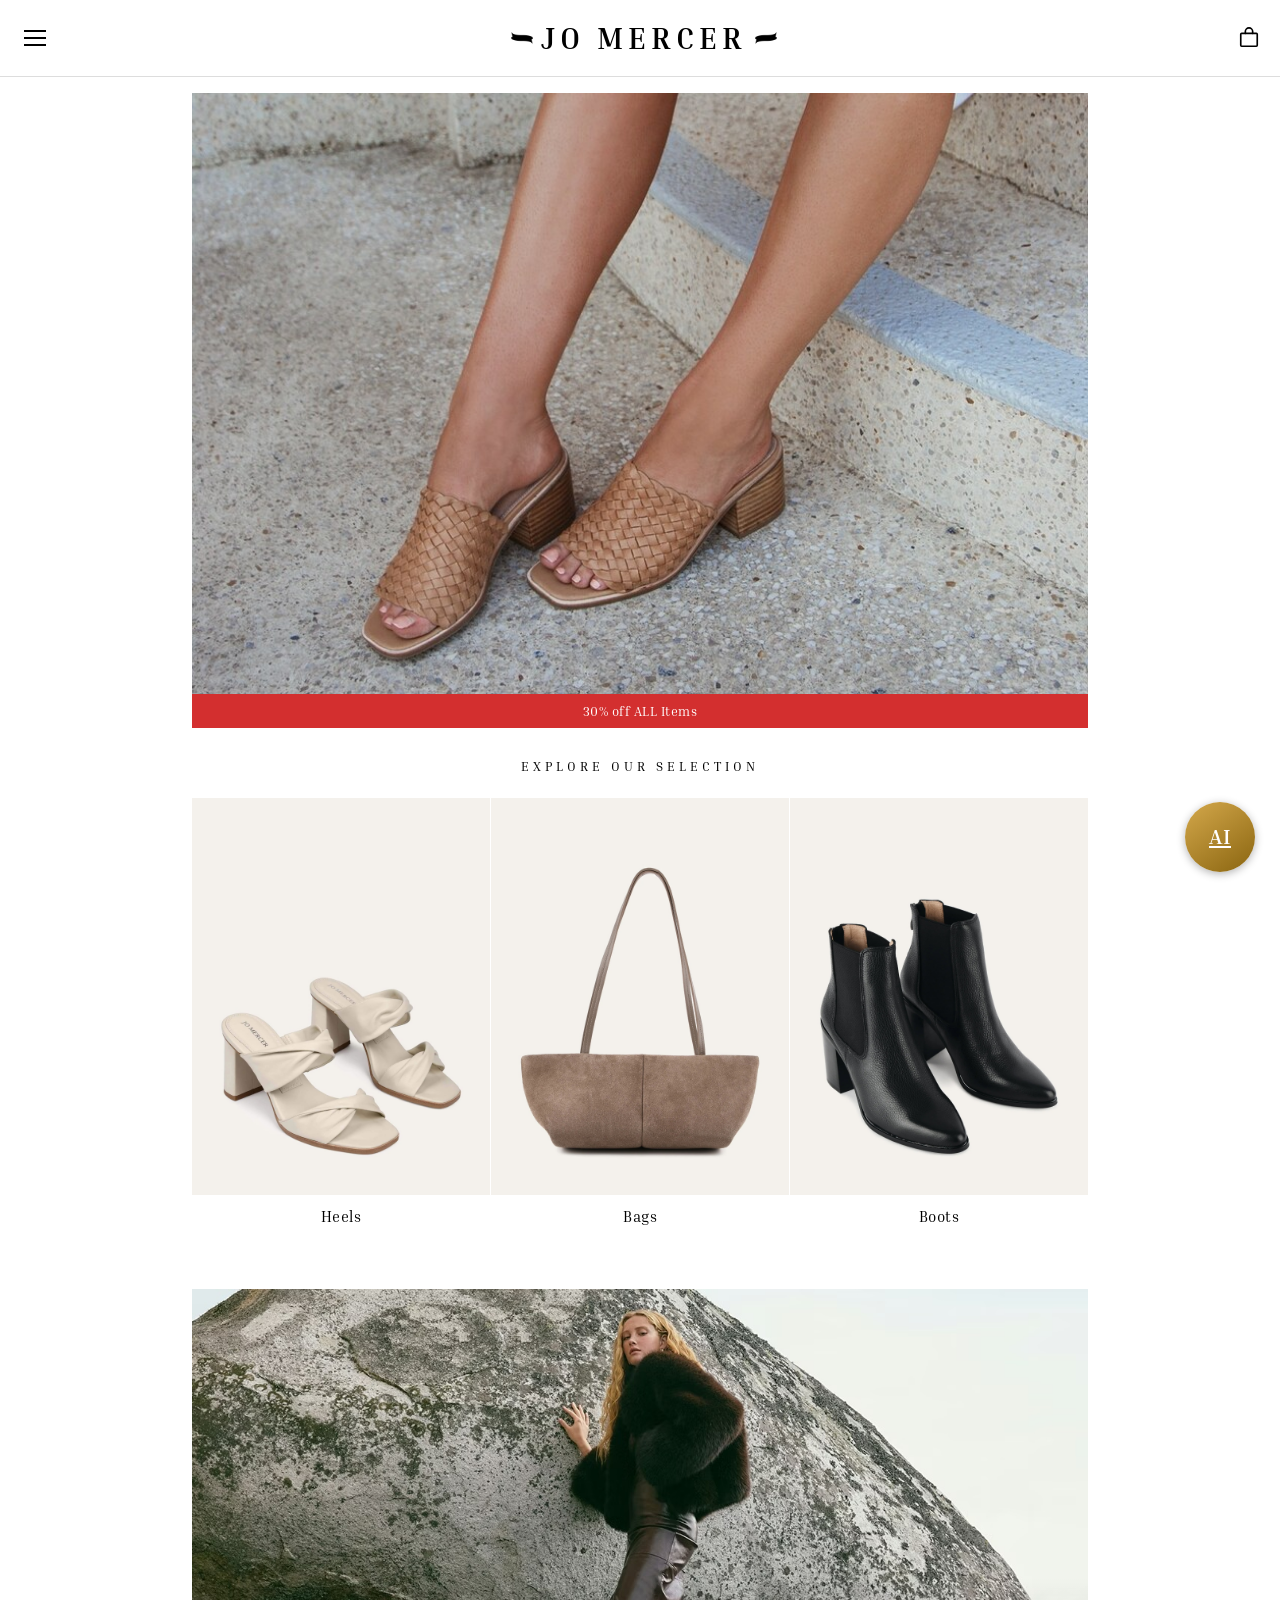
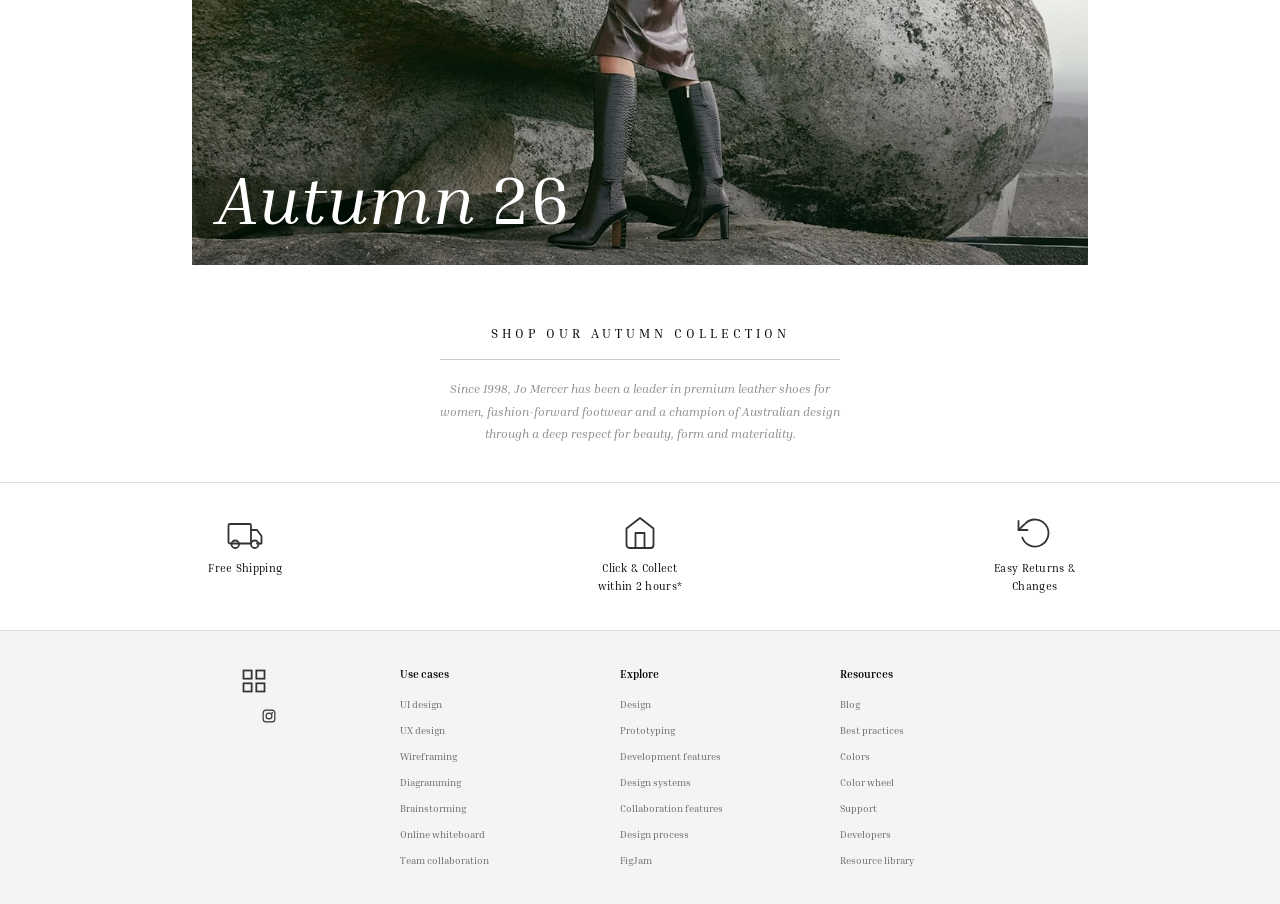
==== commit 34de1ae5: "adding title icons" ====
--- a/index.html
+++ b/index.html
@@ -19,9 +19,9 @@
       </svg>
     </button>
     <h1>
-      <img src="images/au-flag.png" alt="" class="flag-icon" onerror="this.style.display='none'">
-      JO MERCER
-      <img src="images/au-flag.png" alt="" class="flag-icon" onerror="this.style.display='none'">
+          <img src="images/bow.png" alt="" class="bow-icon">
+          JO MERCER
+          <img src="images/bow.png" alt="" class="bow-icon flipped">
     </h1>
     <a href="cart.html" class="cart-link">
       <svg width="22" height="22" viewBox="0 0 24 24" fill="none" stroke="black" stroke-width="1.8" stroke-linecap="round" stroke-linejoin="round">
--- a/style.css
+++ b/style.css
@@ -23,6 +23,24 @@
   z-index: 1;
 }
 
+.confirm-brand {
+  display: flex;
+  align-items: center;
+  justify-content: center;
+  gap: 10px;
+  font-size: 12px;
+  letter-spacing: 3px;
+}
+
+.bow-icon {
+  height: 22px;
+  width: auto;
+}
+
+.bow-icon.flipped {
+  transform: scaleX(-1);
+}
+
 header h1 {
   font-family: 'Inria Serif', serif;
   font-size: 22px;
@@ -74,9 +92,11 @@
 
 .menu-inner {
   background: #fff;
-  border-radius: 12px;
-  width: 90%;
-  max-width: 500px;
+  border-radius: 15px;
+  width: 100%;
+  height: 100%;
+  max-width: 650px;
+  max-height: 400px;
   padding: 40px 28px 36px;
   display: flex;
   flex-direction: column;
@@ -121,9 +141,11 @@
 }
 
 .menu-cat-img {
-  width: 120px;
-  height: 120px;
-  border-radius: 50%;
+  width: 100%;
+  height: 100%;
+  width: 150px;
+  height: 190px;
+  border-radius: 40%;
   overflow: hidden;
 }
 
@@ -145,7 +167,7 @@
   left: 50%;
   transform: translate(-50%, -50%);
   color: #000;
-  text-shadow: 0 1px 4px rgba(255,255,255,0.7);
+  text-shadow: 0 0 8px rgba(255,255,255,1), 0 0 16px rgba(255,255,255,1), 0 0 24px rgba(255,255,255,1), 0 0 32px rgba(255,255,255,0.8);;
 }
 
 .menu-back {
@@ -439,49 +461,6 @@
   font-family: 'Inria Serif', serif;
 }
 
-
-.product-grid {
-  display: grid;
-  grid-template-columns: repeat(4, 1fr);
-  gap: 12px 10px;
-  padding: 0 14px 20px;
-}
-
-.product-card {
-  text-align: center;
-}
-
-.product-img-wrap {
-  width: 100%;
-  aspect-ratio: 3 / 4;
-  overflow: hidden;
-  background: #f5f0ea;
-}
-
-.product-img-wrap img {
-  width: 100%;
-  height: 100%;
-  object-fit: cover;
-  display: block;
-}
-
-.product-name {
-  font-family: 'Inria Serif', serif;
-  font-size: 7px;
-  letter-spacing: 0.5px;
-  text-transform: uppercase;
-  margin-top: 6px;
-  line-height: 1.4;
-  color: #000;
-}
-
-.product-price {
-  font-family: 'Inria Serif', serif;
-  font-size: 8px;
-  color: #555;
-  margin-top: 3px;
-}
-
 .feature-image {
   width: 100%;
   line-height: 0;
@@ -508,11 +487,6 @@
 
 .product-description strong {
   color: #000;
-}
-
-.product-description .desc-subhead {
-  margin-top: 16px;
-  margin-bottom: 8px;
 }
 
 .product-description ul {
@@ -581,18 +555,16 @@
   display: block;
 }
 
-div.gallery-item div.desc {
-  padding: 15px;
-}
-
-div.gallery-item div.price {
+.gallery-item .desc {
+  padding: 5px;
+  font-weight: 700;
+}
+
+.gallery-item .price {
   padding-left: 15px;
   padding-top: 0px;
-  color: rgb(203, 147, 15);
-}
-
-
-Copy
+  color: #8a6510;
+}
 
 .ai-page {
   background: #2a2a2a;
@@ -698,7 +670,7 @@
   background: rgba(255, 255, 255, 0.4);
 }
  
-.ai-msg.bot .ai-msg-text {
+.ai-msg.bot, .ai-msg-text {
   background: rgba(200, 185, 155, 0.25);
   border-color: rgba(200, 185, 155, 0.4);
 }
@@ -785,10 +757,6 @@
     padding: 0 15% 48px;
   }
 
-  .product-name {
-    font-size: 9px;
-  }
-
   .category-card {
     max-width: none;
     flex: 1;
@@ -836,10 +804,9 @@
   }
 
   .menu-cat-img {
-    width: 150px;
-    height: 150px;
-  }
-
+    width: 180px;
+    height: 200px;
+  }
   .menu-cat-label {
     font-size: 16px;
   }
@@ -936,7 +903,13 @@
   height: 100%;
   object-fit: cover;
   display: block;
-}
+  
+}
+ 
+.pdp-img-cell:nth-child(1) img { transform: scale(1); }
+.pdp-img-cell:nth-child(2) img { transform: scale(1.2); transform-origin: bottom center;}
+.pdp-img-cell:nth-child(3) img { transform: scale(1.4); transform-origin: bottom left;}
+.pdp-img-cell:nth-child(4) img { transform: scale(1.6); transform-origin: bottom right;}
 
 .pdp-name {
   font-family: 'Inria Serif', serif;
@@ -1043,8 +1016,10 @@
 }
 
 .pdp-review-btn {
+  display: block;
   width: 100%;
   padding: 14px;
+  text-align: center;
   background: #3d3020;
   color: #fff;
   border: none;
@@ -1053,7 +1028,7 @@
   font-size: 11px;
   letter-spacing: 3px;
   cursor: pointer;
-  margin-top: 20px;
+  margin-top: 40px;
 }
 
 .pdp-shop-link {
@@ -1115,55 +1090,10 @@
   flex-shrink: 0;
 }
 
-.cart-img img {
-  width: 100%;
-  height: 100%;
-  object-fit: cover;
-}
-
-.cart-product-info {
-  display: flex;
-  flex-direction: column;
-  gap: 4px;
-}
-
-.cart-product-name {
-  font-family: 'Inria Serif', serif;
-  font-size: 13px;
-  font-weight: 700;
-  letter-spacing: 1px;
-}
-
-.cart-product-size {
-  font-family: 'Inria Serif', serif;
-  font-size: 11px;
-  color: #888;
-}
-
 .cart-amount {
   display: flex;
   align-items: center;
   gap: 12px;
-}
-
-.cart-qty-btn {
-  width: 28px;
-  height: 28px;
-  border: 1px solid #ccc;
-  border-radius: 50%;
-  background: #fff;
-  font-size: 14px;
-  cursor: pointer;
-  display: flex;
-  align-items: center;
-  justify-content: center;
-}
-
-.cart-qty {
-  font-family: 'Inria Serif', serif;
-  font-size: 14px;
-  min-width: 20px;
-  text-align: center;
 }
 
 .cart-price {
@@ -1171,6 +1101,13 @@
   font-size: 14px;
   color: #5a3e0a;
   font-style: italic;
+}
+
+.cart-item-img {
+  width: 80px;
+  height: 100px;
+  object-fit: cover;
+  border-radius: 8px;
 }
 
 .cart-remove {
@@ -1179,14 +1116,6 @@
   font-size: 16px;
   color: #999;
   cursor: pointer;
-}
-
-.cart-empty {
-  font-family: 'Inria Serif', serif;
-  font-size: 14px;
-  color: #888;
-  text-align: center;
-  padding: 60px 0;
 }
 
 .cart-total-row {
@@ -1309,7 +1238,9 @@
 }
 
 .payment-confirm-btn {
-  width: 100%;
+  display: block;
+  width: 100%;
+  text-align: center;
   padding: 14px;
   background: #4338ca;
   color: #fff;
@@ -1318,6 +1249,7 @@
   font-size: 14px;
   font-weight: 700;
   cursor: pointer;
+  margin-top: 20px;
 }
 
 .confirm-body {
@@ -1346,4 +1278,100 @@
   display: block;
   font-size: 15px;
   color: #000;
+}
+.review-body {
+  text-align: center;
+  padding: 200px 20px 60px;
+}
+
+.review-form {
+  max-width: 700px;
+  margin: 60px auto 0;
+  text-align: left;
+}
+
+.review-label {
+  font-family: Arial, sans-serif;
+  font-size: 14px;
+}
+
+.review-textarea {
+  width: 100%;
+  height: 220px;
+  margin-top: 8px;
+  padding: 14px;
+  border: 1px solid #ddd;
+  border-radius: 6px;
+  font: inherit;
+  resize: none;
+}
+.review-stars {
+  text-align: center;
+  margin-top: 30px;
+  padding-top: 16px;
+  border-top: 1px solid #eee;
+  font-size: 24px;
+  color: #2196f3;
+}
+.review-stars span {
+  margin: 0 6px;
+  cursor: pointer;
+}
+.review-submit {
+  display: block;
+  margin: 40px auto 0;
+  padding: 8px 18px;
+  background: #1a1a1a;
+  color: #fff;
+  border: none;
+  border-radius: 4px;
+  font-size: 12px;
+  cursor: pointer;
+}
+
+.cart-popup {
+  position: fixed;
+  top: 80px;
+  left: 50%;
+  transform: translateX(-50%);
+  background: #2c2c2c;
+  color: #fff;
+  padding: 18px 32px;
+  border-radius: 30px;
+  font-size: 15px;
+  font-weight: 700;
+  letter-spacing: 2px;
+  opacity: 0;
+  transition: opacity 0.3s;
+  box-shadow: 0 4px 20px rgba(0,0,0,0.3);
+}
+.cart-popup.show {
+  opacity: 1;
+  transform: translateX(-50%) translateY(0);
+}
+
+@media (max-width: 767px) {
+  .pdp {
+    flex-direction: column;
+  }
+
+  .pdp-info {
+    max-width: 100%;
+  }
+
+  .payment-card {
+    grid-template-columns: 1fr;
+    padding: 20px;
+    gap: 20px;
+  }
+
+  .payment-image {
+    display: none;
+  }
+
+  .cart-popup {
+    top: 70px;
+    padding: 14px 24px;
+    font-size: 13px;
+  }
 }
